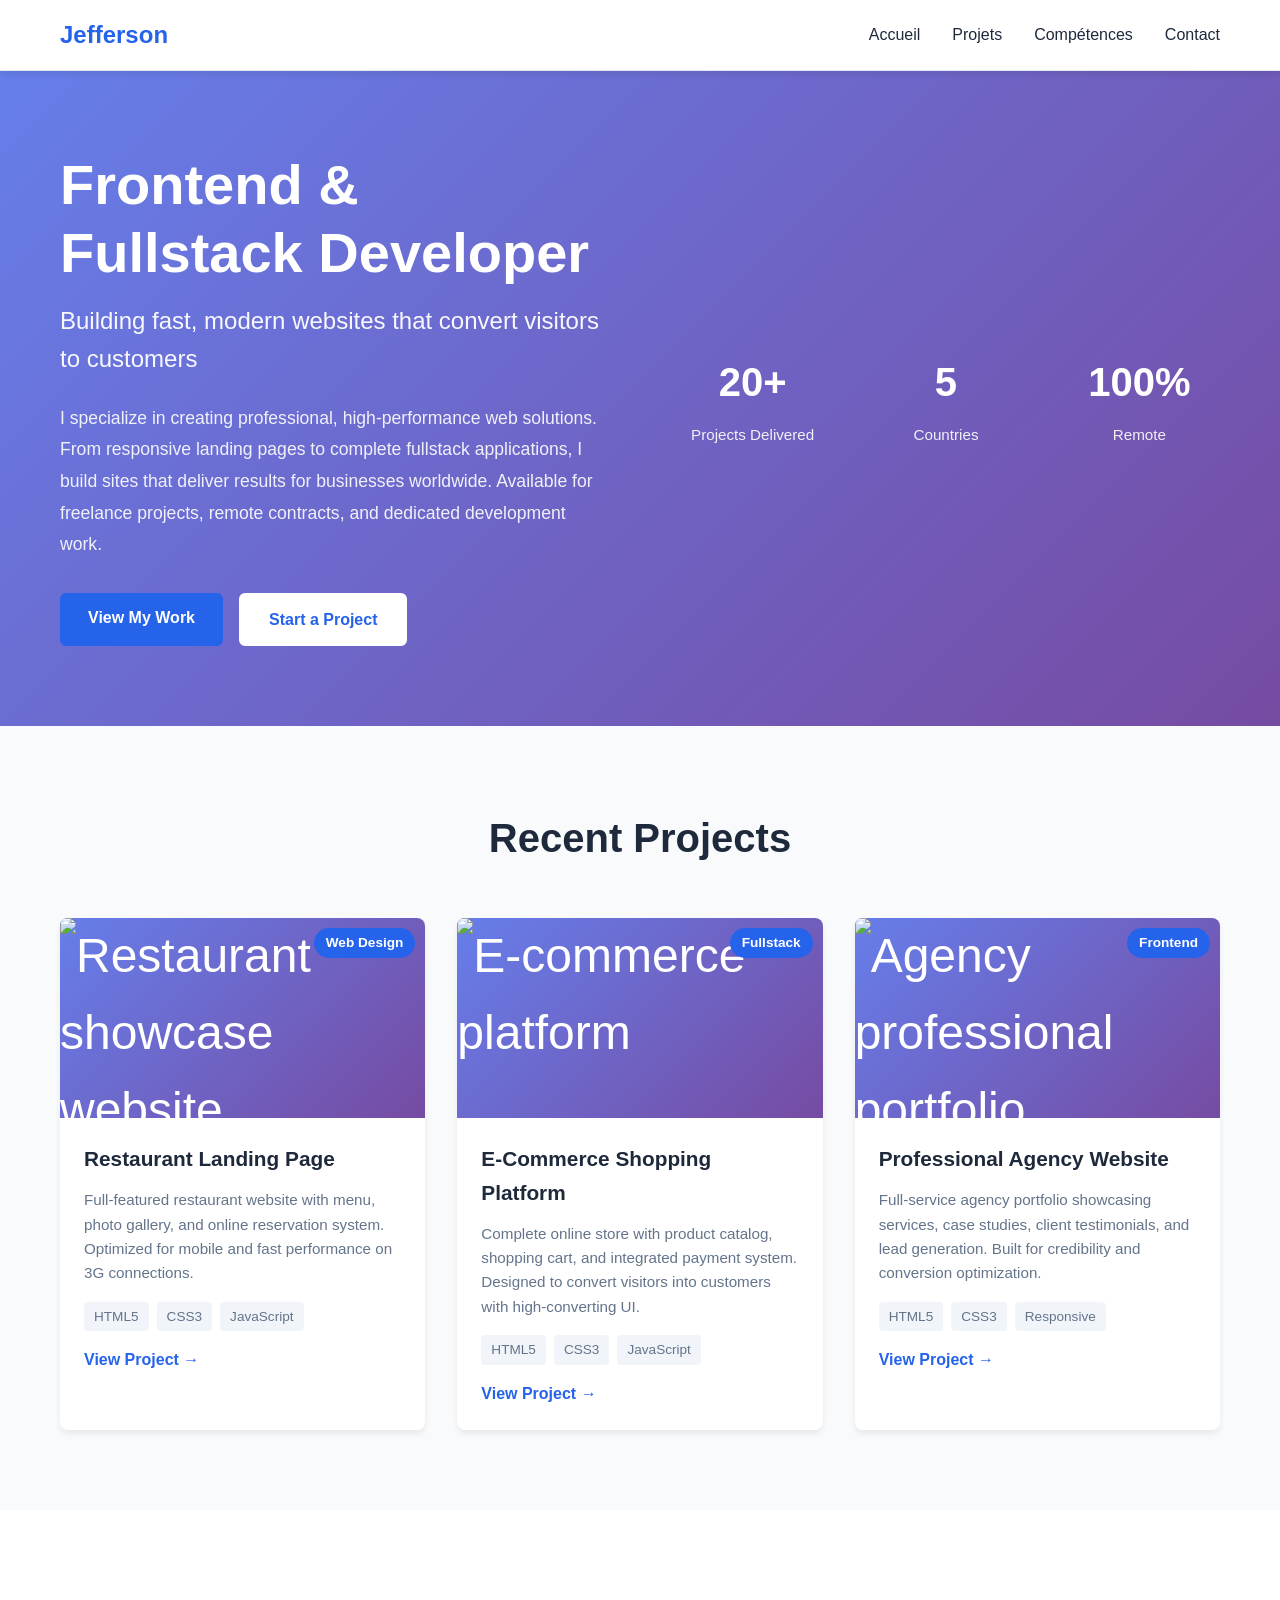
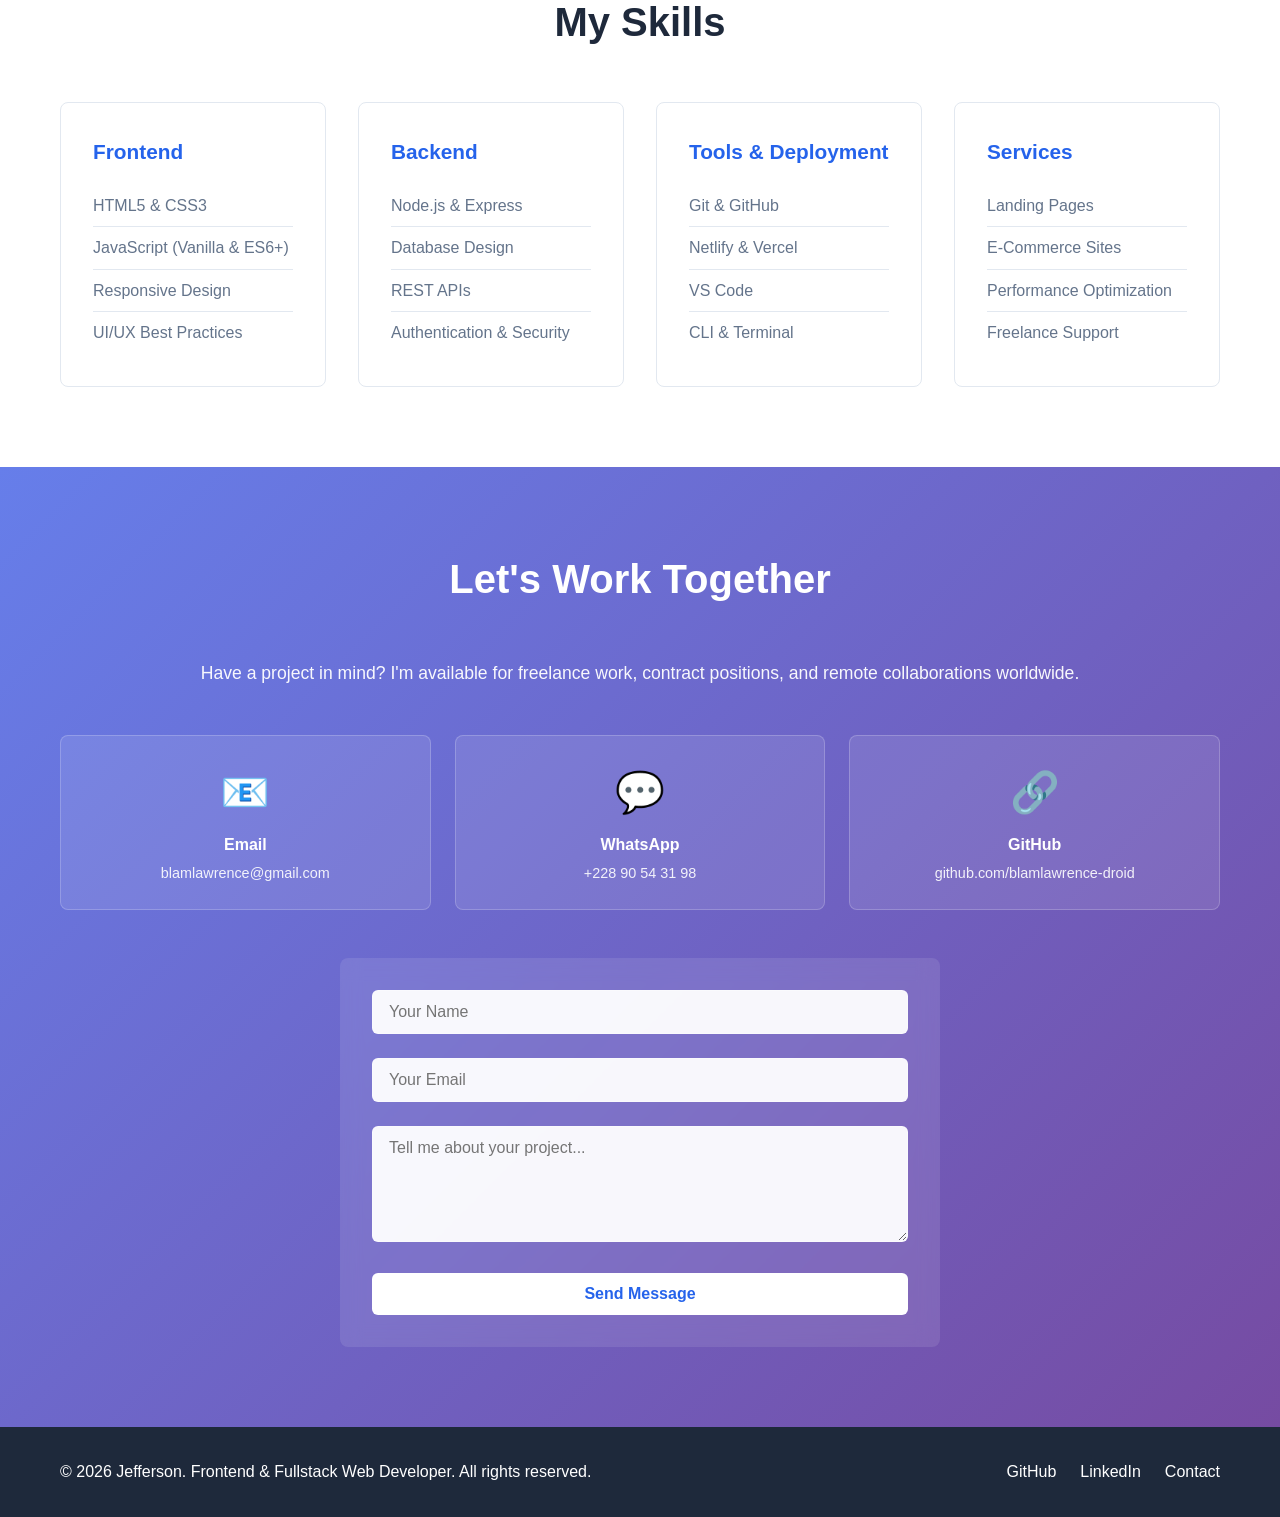
==== index.html @ ffe208d9 "Jefferson's Professional Portfolio - Frontend & Fullstack Developer" ====
<!DOCTYPE html>
<html lang="fr">
<head>
    <meta charset="UTF-8">
    <meta name="viewport" content="width=device-width, initial-scale=1.0">
    <meta name="description" content="Portfolio de développeur web freelance. Création de sites vitrines et pages de vente modernes pour entrepreneurs et petites entreprises.">
    <title>Jefferson - Web Developer | Frontend & Fullstack</title>
    <link rel="stylesheet" href="style.css">
</head>
<body>
    <!-- Navigation -->
    <nav class="navbar">
        <div class="container">
            <div class="logo">Jefferson</div>
            <ul class="nav-links">
                <li><a href="#accueil">Accueil</a></li>
                <li><a href="#projets">Projets</a></li>
                <li><a href="#competences">Compétences</a></li>
                <li><a href="#contact">Contact</a></li>
            </ul>
        </div>
    </nav>

    <!-- Hero Section -->
    <section id="accueil" class="hero">
        <div class="container">
            <div class="hero-content">
                <h1>Frontend & Fullstack Developer</h1>
                <p class="subtitle">Building fast, modern websites that convert visitors to customers</p>
                <p class="description">
                    I specialize in creating professional, high-performance web solutions. From responsive landing pages to complete fullstack applications, I build sites that deliver results for businesses worldwide. Available for freelance projects, remote contracts, and dedicated development work.
                </p>
                <div class="cta-buttons">
                    <a href="#projets" class="btn btn-primary">View My Work</a>
                    <a href="#contact" class="btn btn-secondary">Start a Project</a>
                </div>
            </div>
            <div class="hero-stats">
                <div class="stat">
                    <span class="stat-number">20+</span>
                    <span class="stat-label">Projects Delivered</span>
                </div>
                <div class="stat">
                    <span class="stat-number">5</span>
                    <span class="stat-label">Countries</span>
                </div>
                <div class="stat">
                    <span class="stat-number">100%</span>
                    <span class="stat-label">Remote</span>
                </div>
            </div>
        </div>
    </section>

    <!-- Projets Section -->
    <section id="projets" class="projects">
        <div class="container">
            <h2>Recent Projects</h2>
            <div class="projects-grid">
                <!-- Projet 1 -->
                <div class="project-card">
                    <div class="project-image">
                        <img src="projets/restaurant.jpg" alt="Restaurant showcase website">
                        <span class="project-badge">Web Design</span>
                    </div>
                    <div class="project-content">
                        <h3>Restaurant Landing Page</h3>
                        <p>Full-featured restaurant website with menu, photo gallery, and online reservation system. Optimized for mobile and fast performance on 3G connections.</p>
                        <div class="project-tech">
                            <span class="tech-tag">HTML5</span>
                            <span class="tech-tag">CSS3</span>
                            <span class="tech-tag">JavaScript</span>
                        </div>
                        <a href="projets/restaurant/index.html" class="project-link" target="_blank">View Project →</a>
                    </div>
                </div>

                <!-- Projet 2 -->
                <div class="project-card">
                    <div class="project-image">
                        <img src="projets/ecommerce.jpg" alt="E-commerce platform">
                        <span class="project-badge">Fullstack</span>
                    </div>
                    <div class="project-content">
                        <h3>E-Commerce Shopping Platform</h3>
                        <p>Complete online store with product catalog, shopping cart, and integrated payment system. Designed to convert visitors into customers with high-converting UI.</p>
                        <div class="project-tech">
                            <span class="tech-tag">HTML5</span>
                            <span class="tech-tag">CSS3</span>
                            <span class="tech-tag">JavaScript</span>
                        </div>
                        <a href="projets/ecommerce/index.html" class="project-link" target="_blank">View Project →</a>
                    </div>
                </div>

                <!-- Projet 3 -->
                <div class="project-card">
                    <div class="project-image">
                        <img src="projets/agency.jpg" alt="Agency professional portfolio">
                        <span class="project-badge">Frontend</span>
                    </div>
                    <div class="project-content">
                        <h3>Professional Agency Website</h3>
                        <p>Full-service agency portfolio showcasing services, case studies, client testimonials, and lead generation. Built for credibility and conversion optimization.</p>
                        <div class="project-tech">
                            <span class="tech-tag">HTML5</span>
                            <span class="tech-tag">CSS3</span>
                            <span class="tech-tag">Responsive</span>
                        </div>
                        <a href="projets/agency/index.html" class="project-link" target="_blank">View Project →</a>
                    </div>
                </div>
            </div>
        </div>
    </section>

    <!-- Compétences Section -->
    <section id="competences" class="skills">
        <div class="container">
            <h2>My Skills</h2>
            <div class="skills-grid">
                <div class="skill-category">
                    <h3>Frontend</h3>
                    <ul>
                        <li>HTML5 & CSS3</li>
                        <li>JavaScript (Vanilla & ES6+)</li>
                        <li>Responsive Design</li>
                        <li>UI/UX Best Practices</li>
                    </ul>
                </div>
                <div class="skill-category">
                    <h3>Backend</h3>
                    <ul>
                        <li>Node.js & Express</li>
                        <li>Database Design</li>
                        <li>REST APIs</li>
                        <li>Authentication & Security</li>
                    </ul>
                </div>
                <div class="skill-category">
                    <h3>Tools & Deployment</h3>
                    <ul>
                        <li>Git & GitHub</li>
                        <li>Netlify & Vercel</li>
                        <li>VS Code</li>
                        <li>CLI & Terminal</li>
                    </ul>
                </div>
                <div class="skill-category">
                    <h3>Services</h3>
                    <ul>
                        <li>Landing Pages</li>
                        <li>E-Commerce Sites</li>
                        <li>Performance Optimization</li>
                        <li>Freelance Support</li>
                    </ul>
                </div>
            </div>
        </div>
    </section>

    <!-- Contact Section -->
    <section id="contact" class="contact">
        <div class="container">
            <h2>Let's Work Together</h2>
            <p class="contact-intro">Have a project in mind? I'm available for freelance work, contract positions, and remote collaborations worldwide.</p>

            <div class="contact-methods">
                <a href="mailto:blamlawrence@gmail.com" class="contact-card">
                    <span class="contact-icon">📧</span>
                    <span class="contact-method">Email</span>
                    <span class="contact-value">blamlawrence@gmail.com</span>
                </a>
                <a href="https://wa.me/22890543198" class="contact-card" target="_blank">
                    <span class="contact-icon">💬</span>
                    <span class="contact-method">WhatsApp</span>
                    <span class="contact-value">+228 90 54 31 98</span>
                </a>
                <a href="https://github.com/blamlawrence-droid" class="contact-card" target="_blank">
                    <span class="contact-icon">🔗</span>
                    <span class="contact-method">GitHub</span>
                    <span class="contact-value">github.com/blamlawrence-droid</span>
                </a>
            </div>

            <form class="contact-form" id="contactForm">
                <div class="form-group">
                    <input type="text" placeholder="Your Name" required>
                </div>
                <div class="form-group">
                    <input type="email" placeholder="Your Email" required>
                </div>
                <div class="form-group">
                    <textarea placeholder="Tell me about your project..." rows="5" required></textarea>
                </div>
                <button type="submit" class="btn btn-primary">Send Message</button>
            </form>
        </div>
    </section>

    <!-- Footer -->
    <footer class="footer">
        <div class="container">
            <p>&copy; 2026 Jefferson. Frontend & Fullstack Web Developer. All rights reserved.</p>
            <div class="footer-links">
                <a href="https://github.com/blamlawrence-droid" target="_blank">GitHub</a>
                <a href="https://linkedin.com/in/blamlawrence" target="_blank">LinkedIn</a>
                <a href="#contact">Contact</a>
            </div>
        </div>
    </footer>

    <script src="script.js"></script>
</body>
</html>
---- style.css ----
/* Variables et reset */
:root {
    --primary: #2563eb;
    --primary-dark: #1e40af;
    --secondary: #64748b;
    --light: #f8fafc;
    --dark: #1e293b;
    --border: #e2e8f0;
    --shadow: 0 4px 6px rgba(0, 0, 0, 0.07);
    --shadow-lg: 0 10px 25px rgba(0, 0, 0, 0.1);
}

* {
    margin: 0;
    padding: 0;
    box-sizing: border-box;
}

html {
    scroll-behavior: smooth;
}

body {
    font-family: -apple-system, BlinkMacSystemFont, 'Segoe UI', Roboto, Oxygen, Ubuntu, Cantarell, sans-serif;
    color: var(--dark);
    background-color: #ffffff;
    line-height: 1.6;
}

/* Container */
.container {
    max-width: 1200px;
    margin: 0 auto;
    padding: 0 20px;
}

/* Navigation */
.navbar {
    background: #ffffff;
    border-bottom: 1px solid var(--border);
    position: sticky;
    top: 0;
    z-index: 1000;
    box-shadow: var(--shadow);
}

.navbar .container {
    display: flex;
    justify-content: space-between;
    align-items: center;
    padding: 1rem 20px;
}

.logo {
    font-size: 1.5rem;
    font-weight: 700;
    color: var(--primary);
}

.nav-links {
    display: flex;
    list-style: none;
    gap: 2rem;
}

.nav-links a {
    text-decoration: none;
    color: var(--dark);
    font-weight: 500;
    transition: color 0.3s ease;
}

.nav-links a:hover {
    color: var(--primary);
}

/* Hero Section */
.hero {
    background: linear-gradient(135deg, #667eea 0%, #764ba2 100%);
    color: white;
    padding: 80px 20px;
}

.hero .container {
    display: grid;
    grid-template-columns: 1fr 1fr;
    gap: 4rem;
    align-items: center;
}

.hero-content h1 {
    font-size: 3.5rem;
    margin-bottom: 1rem;
    line-height: 1.2;
}

.hero .subtitle {
    font-size: 1.5rem;
    margin-bottom: 1.5rem;
    opacity: 0.95;
}

.hero .description {
    font-size: 1.1rem;
    margin-bottom: 2rem;
    opacity: 0.9;
    line-height: 1.8;
}

.cta-buttons {
    display: flex;
    gap: 1rem;
    flex-wrap: wrap;
}

/* Buttons */
.btn {
    padding: 12px 28px;
    border-radius: 6px;
    border: none;
    font-size: 1rem;
    font-weight: 600;
    cursor: pointer;
    transition: all 0.3s ease;
    text-decoration: none;
    display: inline-block;
}

.btn-primary {
    background-color: var(--primary);
    color: white;
}

.btn-primary:hover {
    background-color: var(--primary-dark);
    transform: translateY(-2px);
    box-shadow: var(--shadow-lg);
}

.btn-secondary {
    background-color: white;
    color: var(--primary);
    border: 2px solid white;
}

.btn-secondary:hover {
    background-color: transparent;
    color: white;
}

/* Hero Stats */
.hero-stats {
    display: grid;
    grid-template-columns: 1fr 1fr 1fr;
    gap: 2rem;
}

.stat {
    text-align: center;
}

.stat-number {
    display: block;
    font-size: 2.5rem;
    font-weight: 700;
    margin-bottom: 0.5rem;
}

.stat-label {
    font-size: 0.95rem;
    opacity: 0.9;
}

/* Projects Section */
.projects {
    padding: 80px 20px;
    background-color: var(--light);
}

.projects h2,
.skills h2,
.contact h2 {
    font-size: 2.5rem;
    margin-bottom: 3rem;
    text-align: center;
    color: var(--dark);
}

.projects-grid {
    display: grid;
    grid-template-columns: repeat(auto-fit, minmax(350px, 1fr));
    gap: 2rem;
}

.project-card {
    background: white;
    border-radius: 8px;
    overflow: hidden;
    box-shadow: var(--shadow);
    transition: all 0.3s ease;
}

.project-card:hover {
    transform: translateY(-8px);
    box-shadow: var(--shadow-lg);
}

.project-image {
    position: relative;
    height: 200px;
    background: linear-gradient(135deg, #667eea 0%, #764ba2 100%);
    display: flex;
    align-items: center;
    justify-content: center;
    color: white;
    font-size: 3rem;
    overflow: hidden;
}

.project-image img {
    width: 100%;
    height: 100%;
    object-fit: cover;
}

.project-badge {
    position: absolute;
    top: 10px;
    right: 10px;
    background-color: var(--primary);
    color: white;
    padding: 4px 12px;
    border-radius: 20px;
    font-size: 0.85rem;
    font-weight: 600;
}

.project-content {
    padding: 1.5rem;
}

.project-card h3 {
    font-size: 1.3rem;
    margin-bottom: 0.8rem;
    color: var(--dark);
}

.project-card p {
    color: var(--secondary);
    margin-bottom: 1rem;
    font-size: 0.95rem;
    line-height: 1.6;
}

.project-tech {
    display: flex;
    gap: 0.5rem;
    flex-wrap: wrap;
    margin-bottom: 1rem;
}

.tech-tag {
    display: inline-block;
    background-color: #f1f5f9;
    color: var(--secondary);
    padding: 4px 10px;
    border-radius: 4px;
    font-size: 0.85rem;
    font-weight: 500;
}

.project-link {
    color: var(--primary);
    text-decoration: none;
    font-weight: 600;
    transition: all 0.3s ease;
}

.project-link:hover {
    color: var(--primary-dark);
}

/* Skills Section */
.skills {
    padding: 80px 20px;
}

.skills-grid {
    display: grid;
    grid-template-columns: repeat(auto-fit, minmax(250px, 1fr));
    gap: 2rem;
}

.skill-category {
    background: white;
    padding: 2rem;
    border-radius: 8px;
    border: 1px solid var(--border);
    transition: all 0.3s ease;
}

.skill-category:hover {
    border-color: var(--primary);
    box-shadow: var(--shadow);
}

.skill-category h3 {
    color: var(--primary);
    margin-bottom: 1rem;
    font-size: 1.3rem;
}

.skill-category ul {
    list-style: none;
}

.skill-category li {
    padding: 0.5rem 0;
    color: var(--secondary);
    border-bottom: 1px solid var(--border);
}

.skill-category li:last-child {
    border-bottom: none;
}

/* Contact Section */
.contact {
    padding: 80px 20px;
    background: linear-gradient(135deg, #667eea 0%, #764ba2 100%);
    color: white;
}

.contact h2 {
    color: white;
}

.contact-intro {
    text-align: center;
    font-size: 1.1rem;
    margin-bottom: 3rem;
    opacity: 0.95;
}

.contact-methods {
    display: grid;
    grid-template-columns: repeat(auto-fit, minmax(200px, 1fr));
    gap: 1.5rem;
    margin-bottom: 3rem;
}

.contact-card {
    background: rgba(255, 255, 255, 0.1);
    padding: 1.5rem;
    border-radius: 8px;
    text-decoration: none;
    color: white;
    text-align: center;
    transition: all 0.3s ease;
    border: 1px solid rgba(255, 255, 255, 0.2);
}

.contact-card:hover {
    background: rgba(255, 255, 255, 0.2);
    transform: translateY(-4px);
}

.contact-icon {
    display: block;
    font-size: 2.5rem;
    margin-bottom: 0.5rem;
}

.contact-method {
    display: block;
    font-weight: 600;
    margin-bottom: 0.25rem;
}

.contact-value {
    display: block;
    font-size: 0.9rem;
    opacity: 0.9;
}

/* Contact Form */
.contact-form {
    max-width: 600px;
    margin: 0 auto;
    background: rgba(255, 255, 255, 0.1);
    padding: 2rem;
    border-radius: 8px;
    backdrop-filter: blur(10px);
}

.form-group {
    margin-bottom: 1.5rem;
}

.contact-form input,
.contact-form textarea {
    width: 100%;
    padding: 12px 16px;
    border: 1px solid rgba(255, 255, 255, 0.3);
    border-radius: 6px;
    background: rgba(255, 255, 255, 0.95);
    color: var(--dark);
    font-size: 1rem;
    font-family: inherit;
    transition: all 0.3s ease;
}

.contact-form input:focus,
.contact-form textarea:focus {
    outline: none;
    border-color: white;
    box-shadow: 0 0 0 3px rgba(255, 255, 255, 0.1);
}

.contact-form button {
    width: 100%;
    background-color: white;
    color: var(--primary);
}

.contact-form button:hover {
    background-color: #f1f5f9;
}

/* Footer */
.footer {
    background-color: var(--dark);
    color: white;
    padding: 2rem 20px;
    text-align: center;
}

.footer .container {
    display: flex;
    justify-content: space-between;
    align-items: center;
    flex-wrap: wrap;
    gap: 1rem;
}

.footer-links {
    display: flex;
    gap: 1.5rem;
}

.footer-links a {
    color: white;
    text-decoration: none;
    transition: opacity 0.3s ease;
}

.footer-links a:hover {
    opacity: 0.7;
}

/* Responsive */
@media (max-width: 768px) {
    .hero .container {
        grid-template-columns: 1fr;
    }

    .hero-content h1 {
        font-size: 2.5rem;
    }

    .hero .subtitle {
        font-size: 1.2rem;
    }

    .nav-links {
        gap: 1rem;
        font-size: 0.9rem;
    }

    .projects-grid {
        grid-template-columns: 1fr;
    }

    .hero-stats {
        grid-template-columns: 1fr;
    }

    .projects h2,
    .skills h2,
    .contact h2 {
        font-size: 2rem;
    }

    .footer .container {
        flex-direction: column;
    }
}

@media (max-width: 480px) {
    .navbar .container {
        flex-direction: column;
        gap: 1rem;
    }

    .nav-links {
        flex-direction: column;
        gap: 0.5rem;
    }

    .hero {
        padding: 40px 20px;
    }

    .hero-content h1 {
        font-size: 1.8rem;
    }

    .hero .subtitle {
        font-size: 1rem;
    }

    .cta-buttons {
        flex-direction: column;
    }

    .btn {
        width: 100%;
        text-align: center;
    }
}
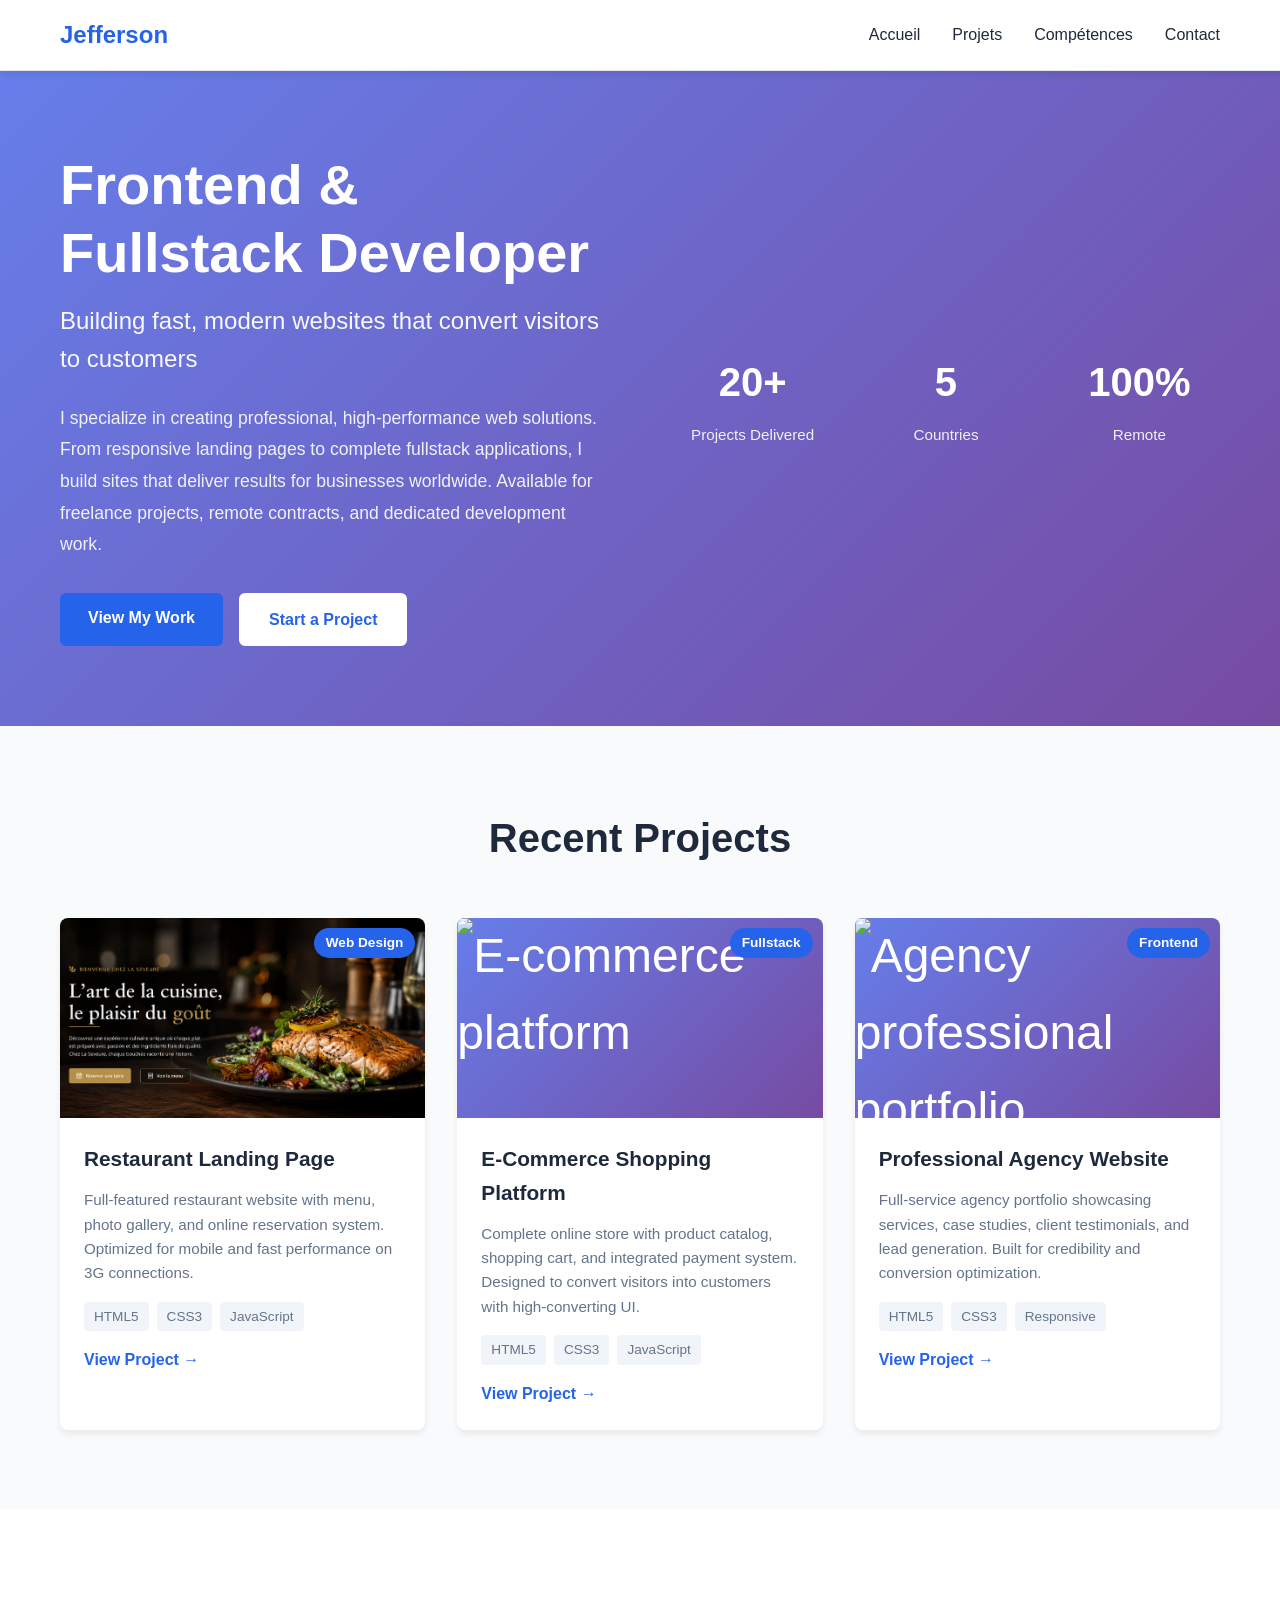
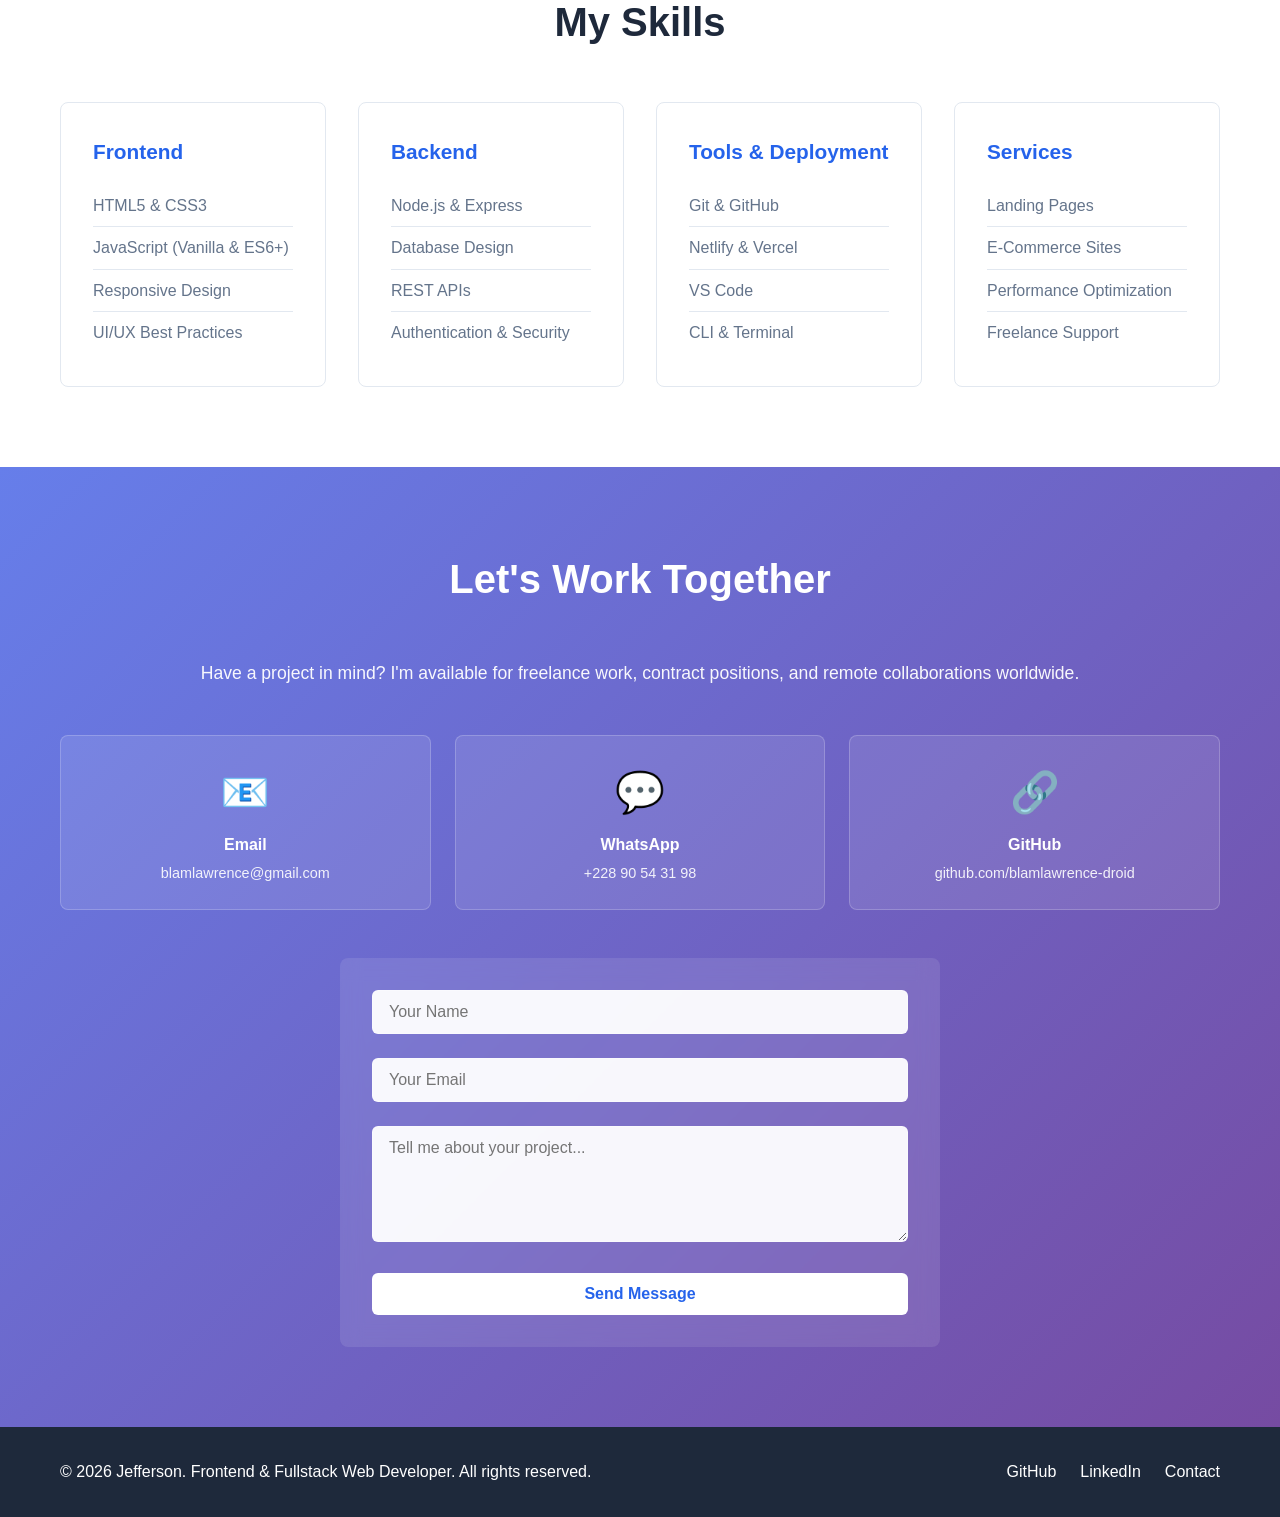
==== commit ac87b0a1: "Update restaurant project images and enhance hero section layout" ====
--- a/index.html
+++ b/index.html
@@ -60,7 +60,7 @@
                 <!-- Projet 1 -->
                 <div class="project-card">
                     <div class="project-image">
-                        <img src="projets/restaurant.jpg" alt="Restaurant showcase website">
+                        <img src="projets/restaurant/114.png" alt="Restaurant showcase website">
                         <span class="project-badge">Web Design</span>
                     </div>
                     <div class="project-content">
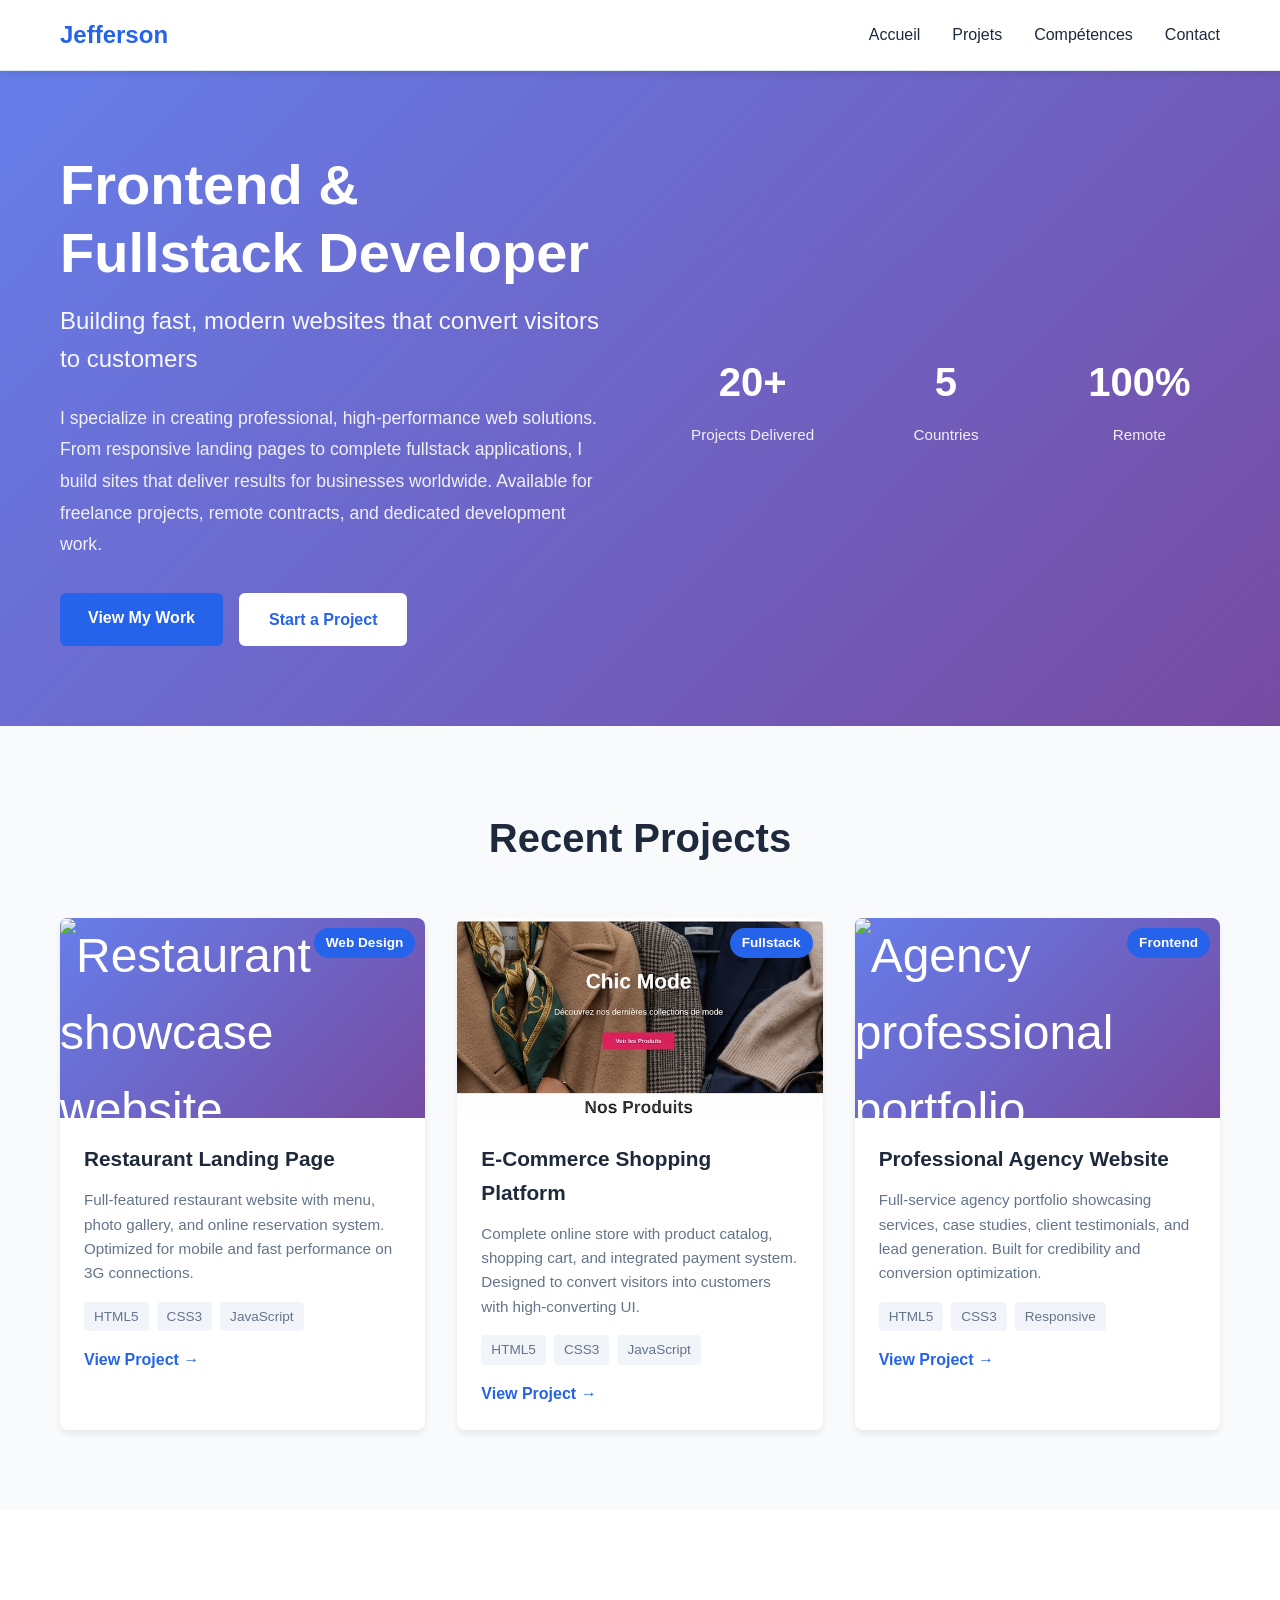
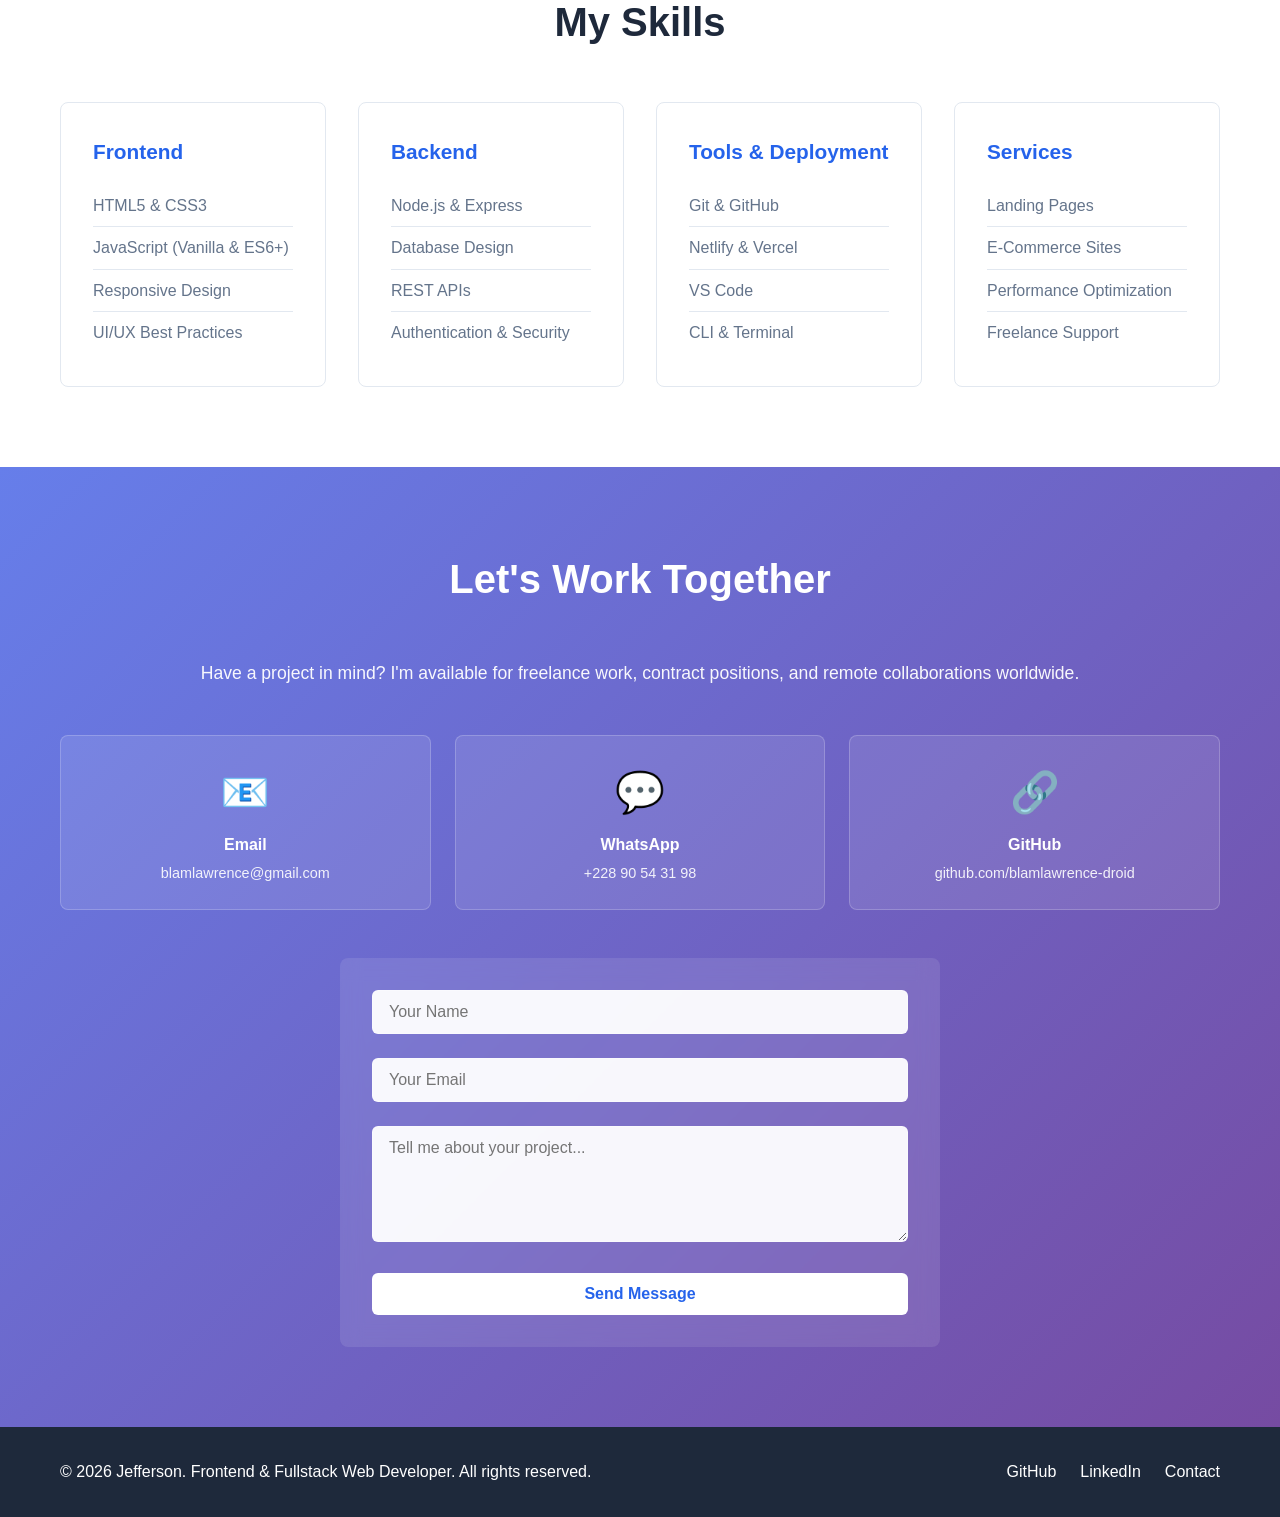
==== commit 37a0cf69: "Refactor code structure for improved readability and maintainability" ====
--- a/index.html
+++ b/index.html
@@ -60,7 +60,7 @@
                 <!-- Projet 1 -->
                 <div class="project-card">
                     <div class="project-image">
-                        <img src="projets/restaurant/114.png" alt="Restaurant showcase website">
+                        <img src="projets/restaurant/110.jpeg" alt="Restaurant showcase website">
                         <span class="project-badge">Web Design</span>
                     </div>
                     <div class="project-content">
@@ -78,7 +78,7 @@
                 <!-- Projet 2 -->
                 <div class="project-card">
                     <div class="project-image">
-                        <img src="projets/ecommerce.jpg" alt="E-commerce platform">
+                        <img src="projets/ecommerce/33.jpeg" alt="E-commerce platform">
                         <span class="project-badge">Fullstack</span>
                     </div>
                     <div class="project-content">
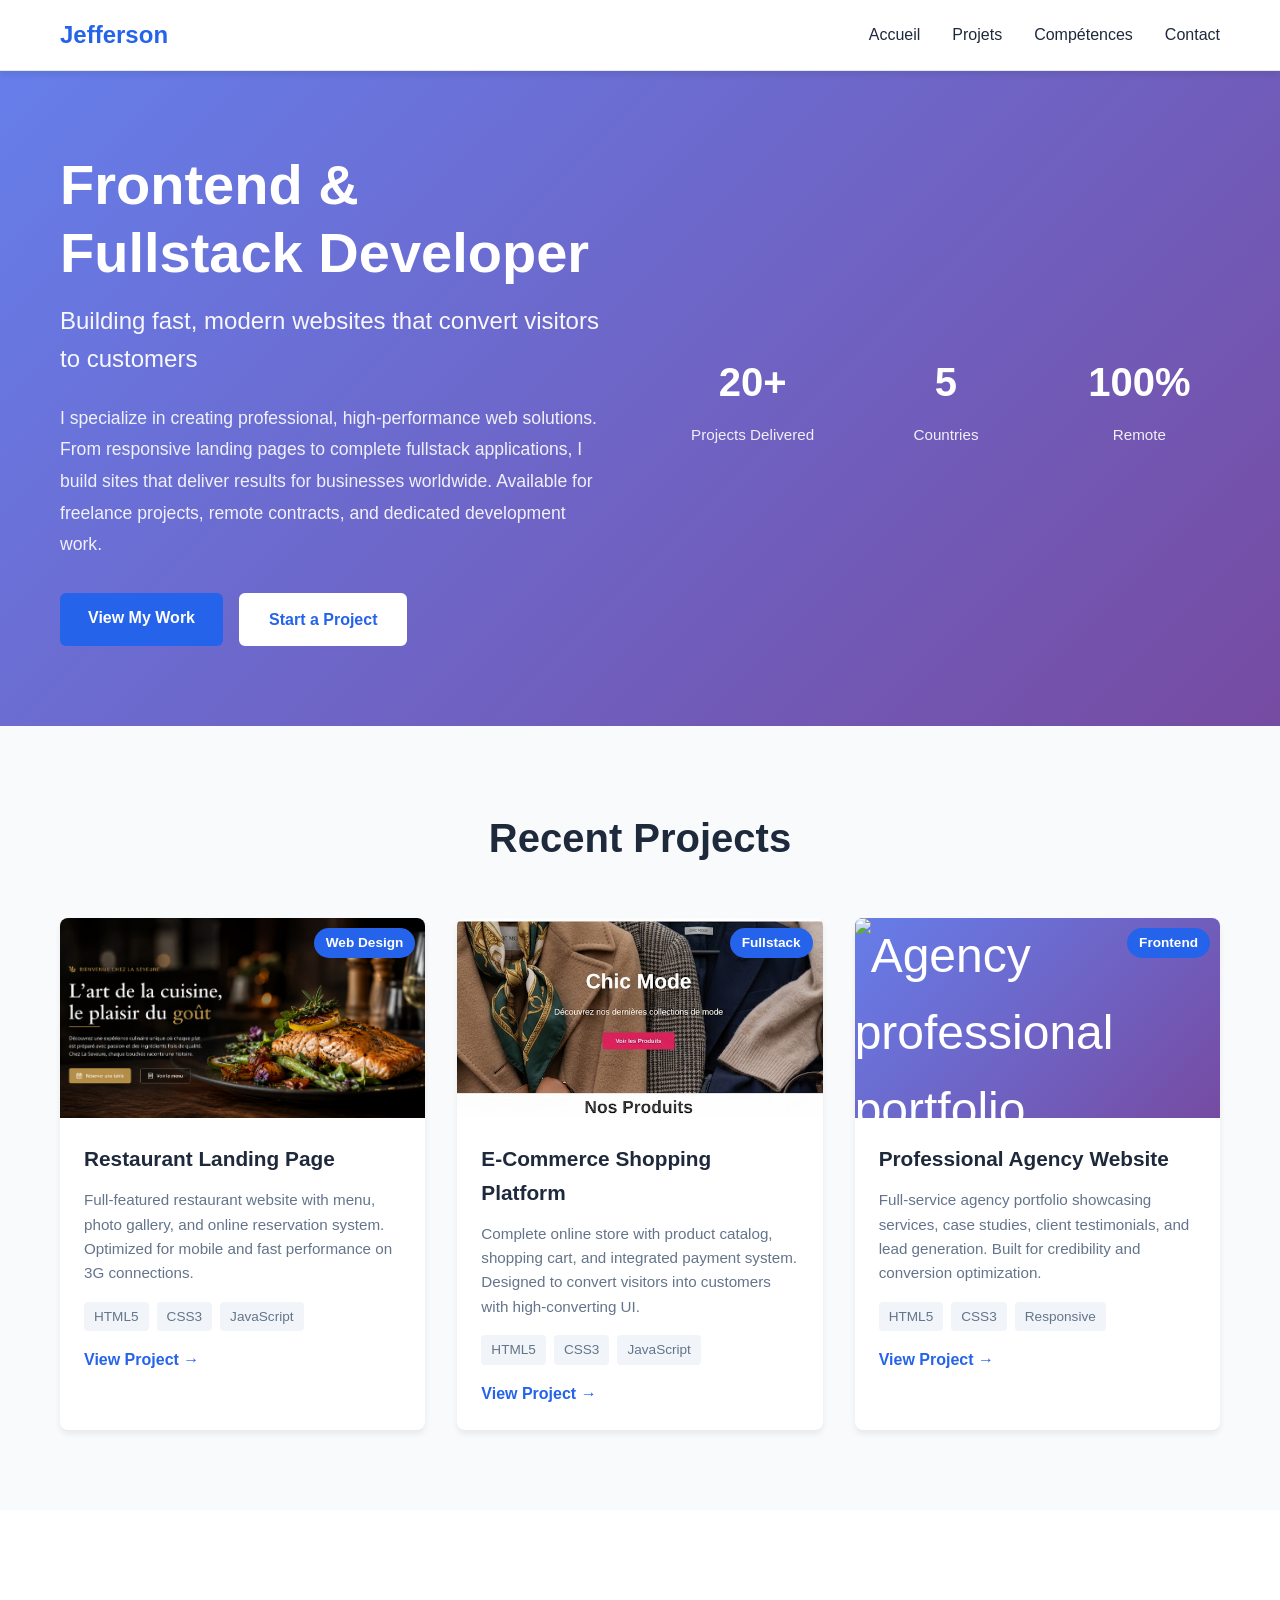
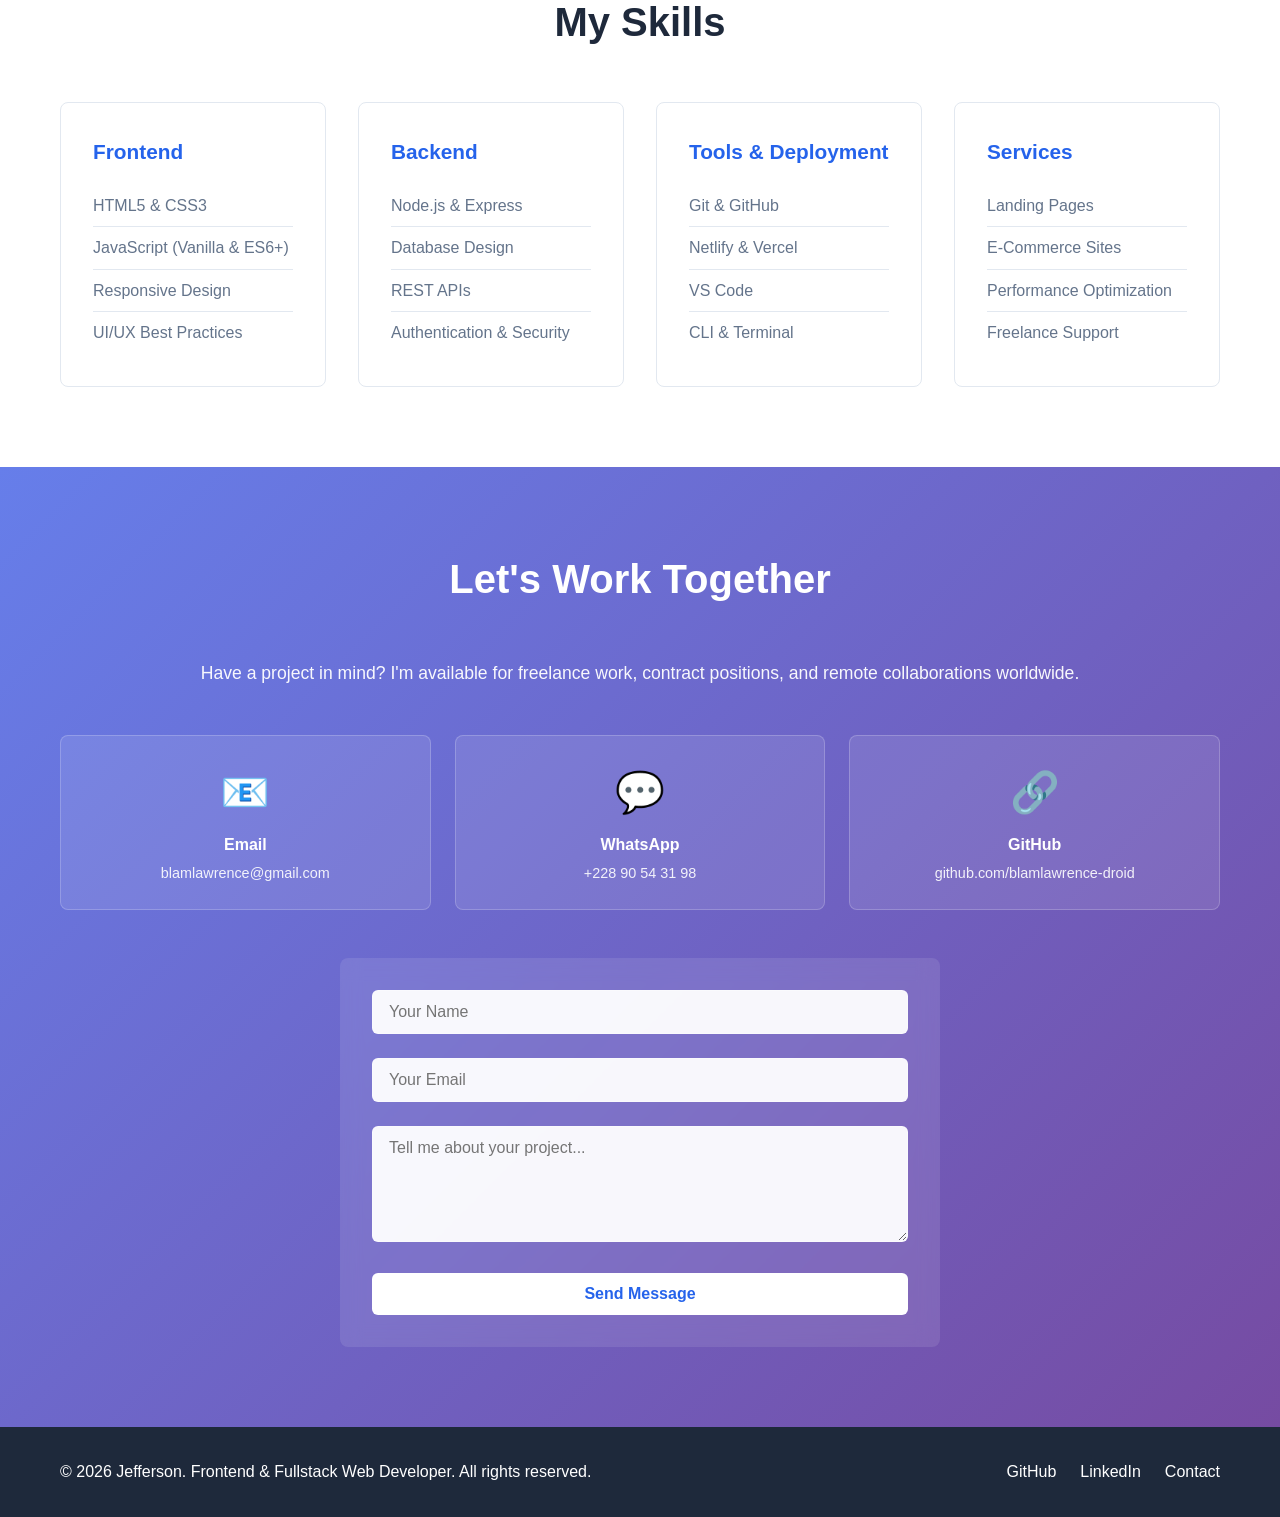
==== commit fdba98bc: "Update project image for restaurant showcase website" ====
--- a/index.html
+++ b/index.html
@@ -60,7 +60,7 @@
                 <!-- Projet 1 -->
                 <div class="project-card">
                     <div class="project-image">
-                        <img src="projets/restaurant/110.jpeg" alt="Restaurant showcase website">
+                        <img src="projets/restaurant/114.png" alt="Restaurant showcase website">
                         <span class="project-badge">Web Design</span>
                     </div>
                     <div class="project-content">
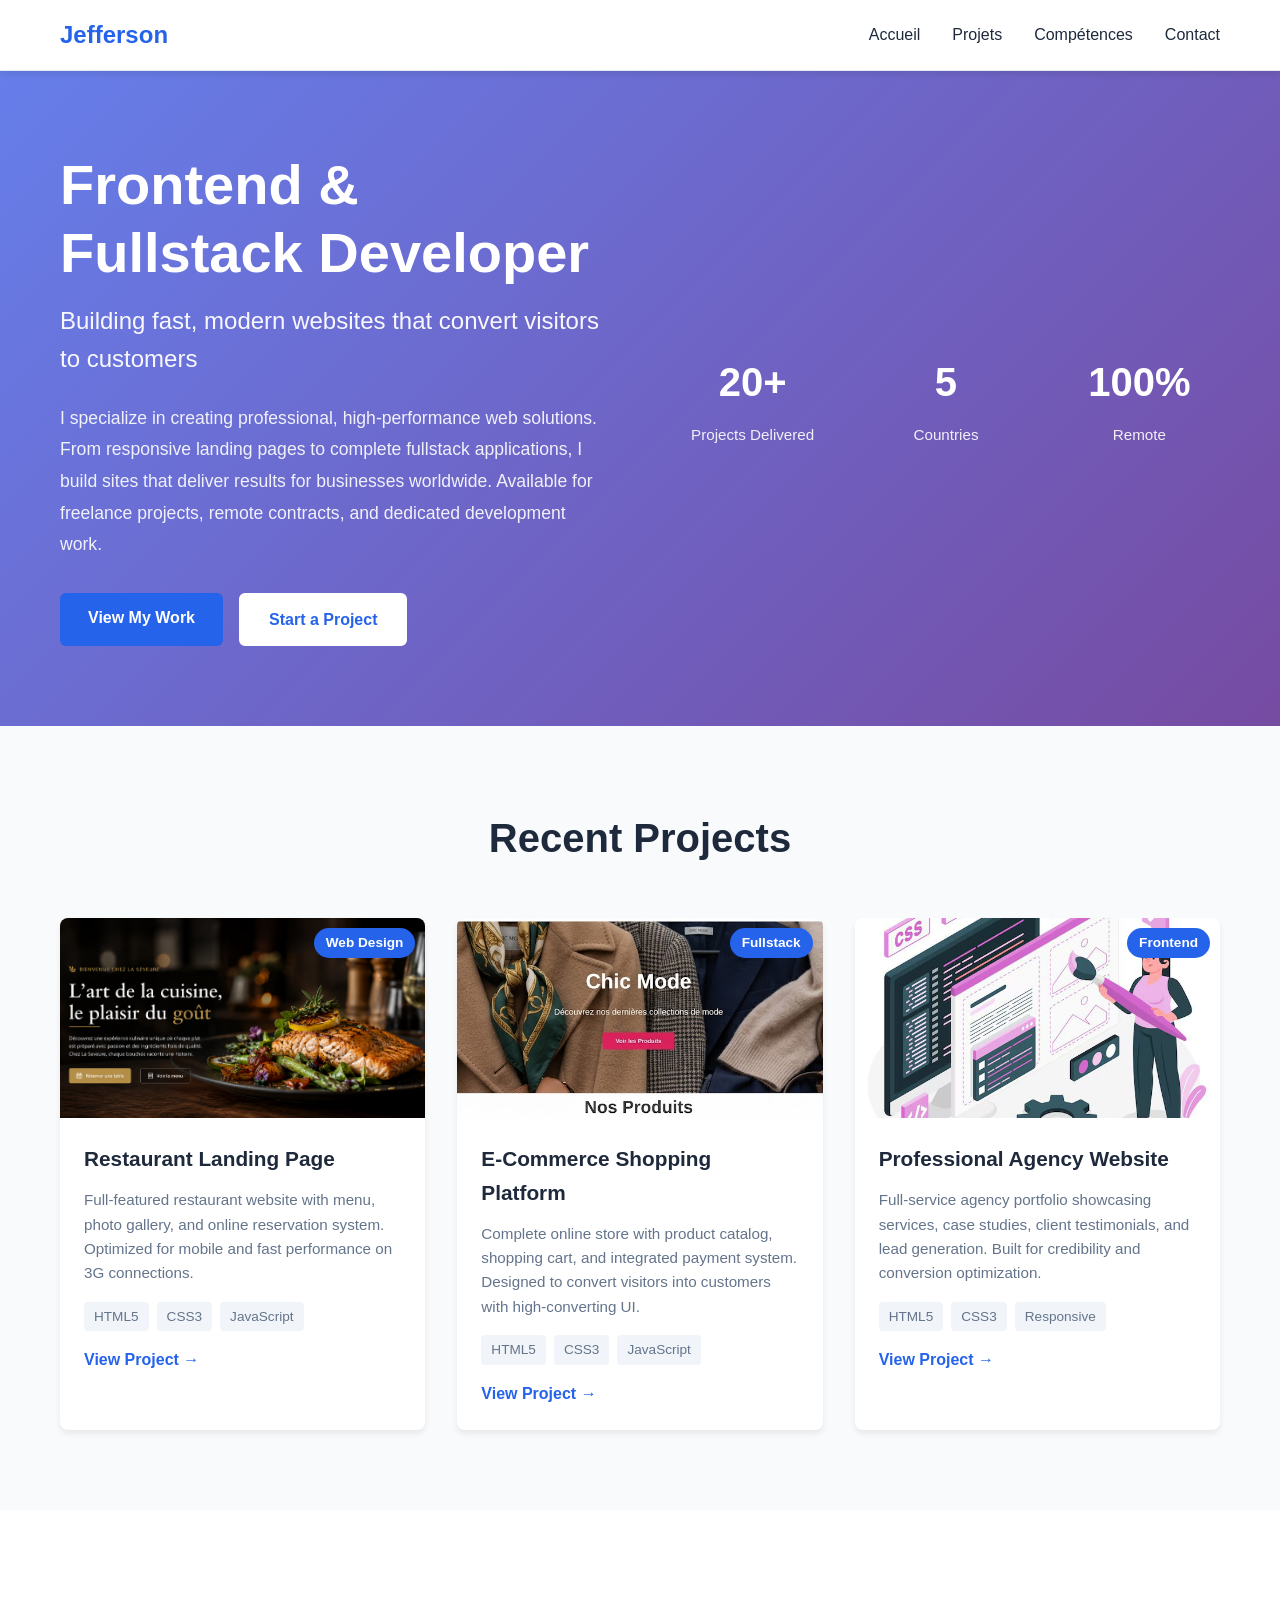
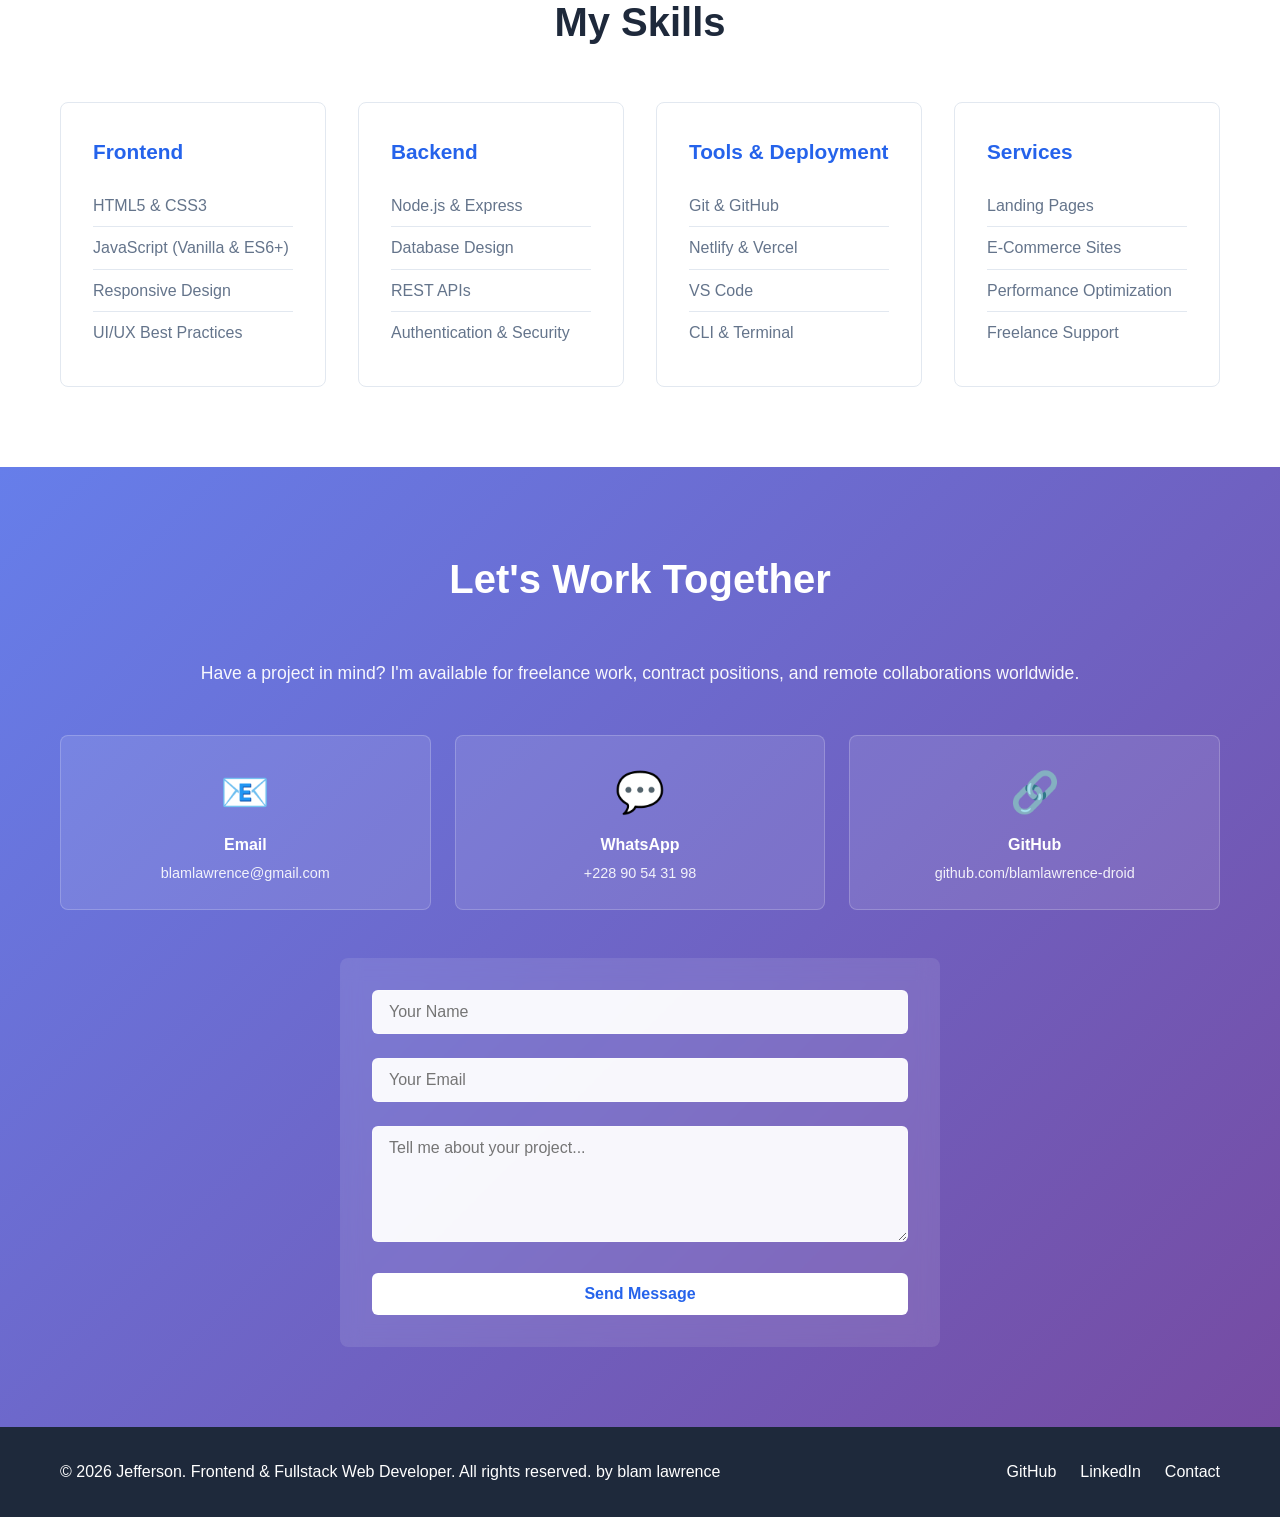
==== commit 6e5bb0ad: "Refactor code structure for improved readability and maintainability" ====
--- a/index.html
+++ b/index.html
@@ -96,7 +96,7 @@
                 <!-- Projet 3 -->
                 <div class="project-card">
                     <div class="project-image">
-                        <img src="projets/agency.jpg" alt="Agency professional portfolio">
+                        <img src="projets/agency/000.jpg" alt="Agency professional portfolio">
                         <span class="project-badge">Frontend</span>
                     </div>
                     <div class="project-content">
@@ -201,7 +201,7 @@
     <!-- Footer -->
     <footer class="footer">
         <div class="container">
-            <p>&copy; 2026 Jefferson. Frontend & Fullstack Web Developer. All rights reserved.</p>
+            <p>&copy; 2026 Jefferson. Frontend & Fullstack Web Developer. All rights reserved. by blam lawrence </p>
             <div class="footer-links">
                 <a href="https://github.com/blamlawrence-droid" target="_blank">GitHub</a>
                 <a href="https://linkedin.com/in/blamlawrence" target="_blank">LinkedIn</a>
